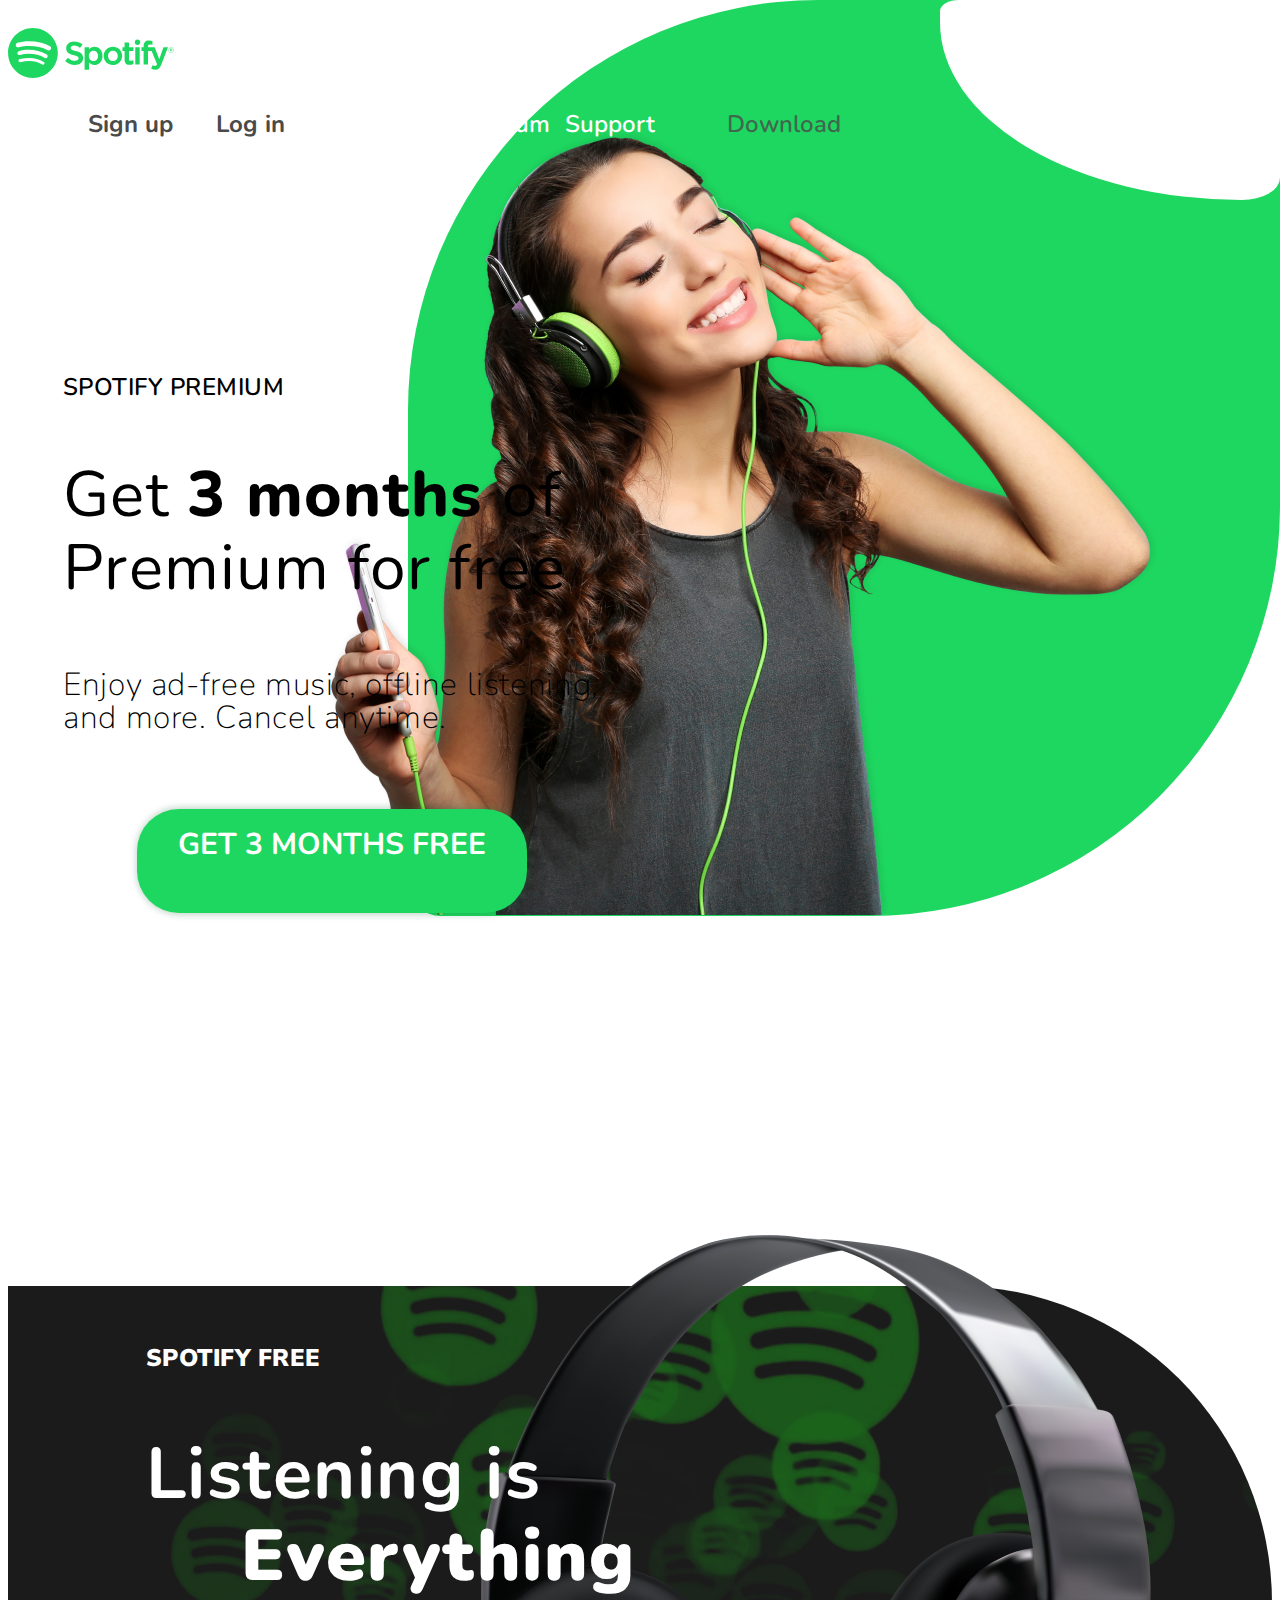
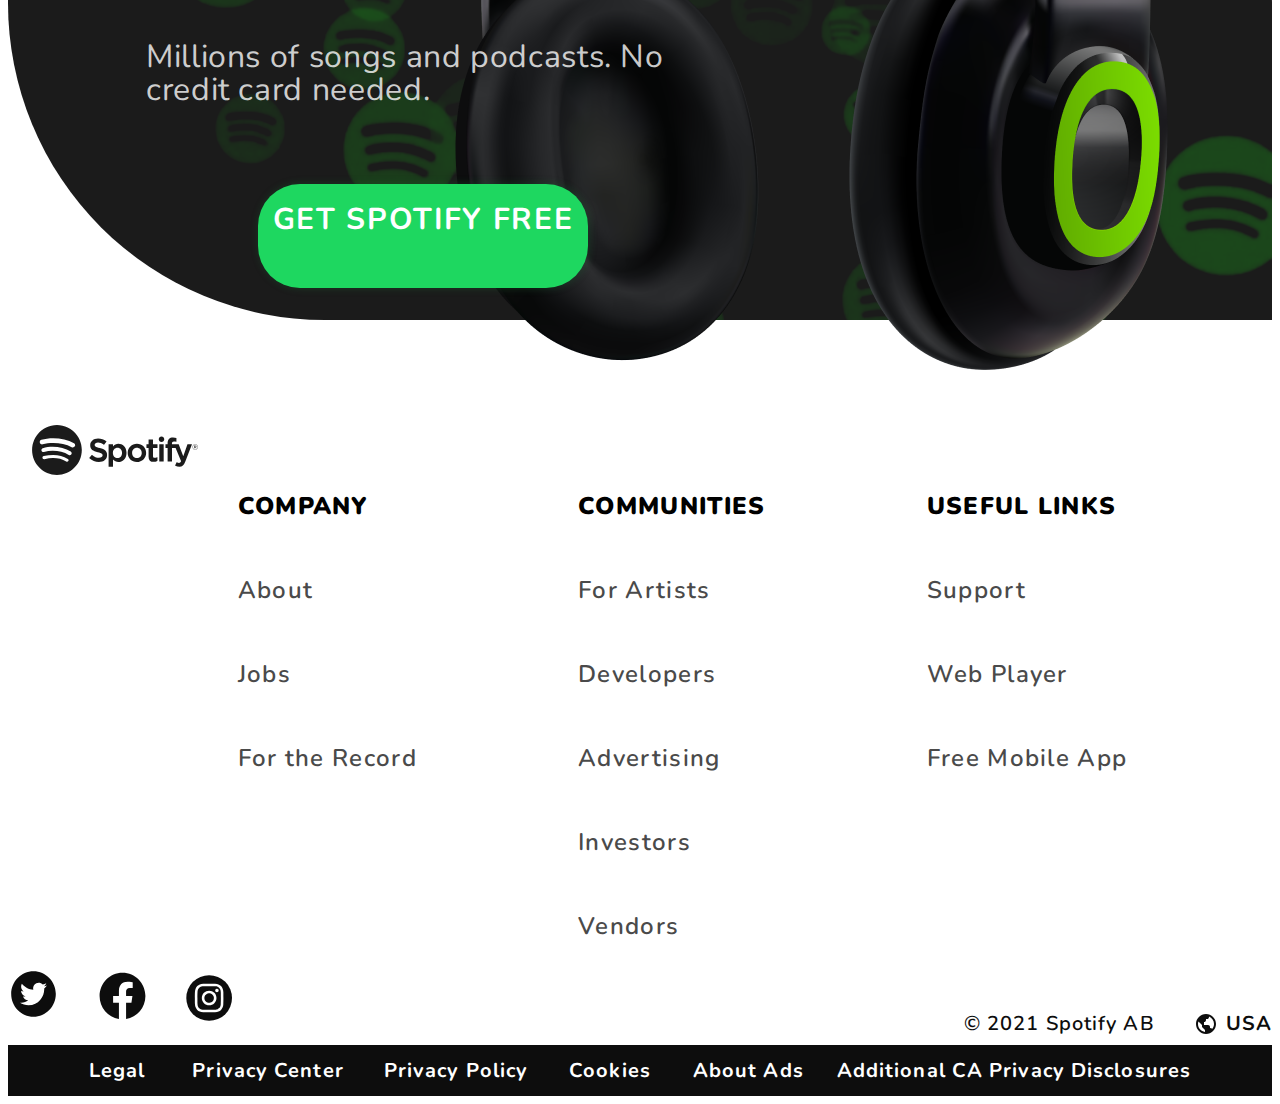
==== index.html @ ab1bc223 "Add files via upload" ====
<!DOCTYPE html>
<html lang="en">
<head>
    <meta charset="UTF-8">
    <meta http-equiv="X-UA-Compatible" content="IE=edge">
    <meta name="viewport" content="width=device-width, initial-scale=1.0">
    <link rel="preconnect" href="https://fonts.googleapis.com">
    <link rel="preconnect" href="https://fonts.gstatic.com" crossorigin>
    <link href="https://fonts.googleapis.com/css2?family=Nunito+Sans:wght@900&family=Nunito:wght@200;400;600;700;800;900&display=swap" rel="stylesheet">
    <link rel="stylesheet" href="style.css">
    <link href="https://cdn.jsdelivr.net/npm/bootstrap@5.0.1/dist/css/bootstrap.min.css" rel="stylesheet" integrity="sha384-+0n0xVW2eSR5OomGNYDnhzAbDsOXxcvSN1TPprVMTNDbiYZCxYbOOl7+AMvyTG2x" crossorigin="anonymous">

    <title>Document</title>
</head>
<body>
        <div class="container-xxl mt">

          <div class="d-flex justify-content-around align-items-center "> 

              <a class="navbar-brand" href="#">
                <img src="img/Spotify_logo.svg" alt="spotify" >
              </a>
              
              <ul class="menu">
                <ul class="sing-up-list menu">
                <li><a href="" class="g">Sign up</a></li>
                <li><a href="" class="g">Log in </a></li>
              </ul>
                <li><a href="" class="w">Premium</a></li>
                <li><a href="" class="w">Support</a></li>
                <li class="down"><a href="" class="g">Download</a></li>
              </ul>
          </div>
          <div class="round"></div>
        </div>
        <div class="container-xxl model-pos">
          <div class="textbox">
            <h3>SPOTIFY PREMIUM</h3>
            <h1>Get <span> 3 months </span>  of Premium for free</h1>
            <p>Enjoy ad-free music, offline listening, 
              and more. Cancel anytime.</p>
              <a href="">GET 3 MONTHS FREE</a>
          </div>
          <div class="model-div">
          <img src="img/model.png" alt="model" class="model">
        </div>
        </div>
        <div class="headphones-cont">
          <div class="headphones-textbox">
            <h3>SPOTIFY FREE</h3>
            <h1>Listening is
             <span>Everything</span> </h1>
              <p>Millions of songs and podcasts. 
                No credit card needed.
               </p>
               <a href="">GET SPOTIFY FREE</a>
          </div>
          <img src="img/headphones.png" alt="phoneshead" class="headphone">
        </div>
        <div class="link container-xxl	">
          <img src="img/Spotify_logo_grey.svg" alt="Spotify_logo_grey" class="Spotify_logo_grey">
          <div class="links">
            <ul class="col-lists">
              <li class="main-lists">COMPANY</li>
              <li class="second-li"><a href="" class="second-lists">About</a></li>
              <li class="second-li"><a href="" class="second-lists">Jobs</a></li>
              <li class="second-li"><a href="" class="second-lists">For the Record</a></li>
            </ul>
            <ul class="col-lists">
              <li class="main-lists">COMMUNITIES</li>
              <li class="second-li"><a href="" class="second-lists">For Artists
              </a></li>
              <li class="second-li"><a href="" class="second-lists">Developers</a></li>
              <li class="second-li"><a href="" class="second-lists">Advertising</a></li>
              <li class="second-li"><a href="" class="second-lists">Investors</a></li>
              <li class="second-li"><a href="" class="second-lists">Vendors</a></li>
            </ul>
            <ul class="col-lists">
              <li class="main-lists">USEFUL LINKS</li>
              <li class="second-li"><a href="" class="second-lists">Support</a></li>
              <li class="second-li"><a href="" class="second-lists">Web Player</a></li>
              <li class="second-li"><a href="" class="second-lists">Free Mobile App</a></li>
            </ul>
          </div>
        </div>
        <div class="container-xl social-media">
          <ul class="socials-media">
            <li><a href="https://www.instagram.com/front.end_programmer/"><img src="img/Twitter.svg" alt="title" class="img1"></a> </li>
            <li><a href="https://www.instagram.com/front.end_programmer/"><img src="img/Facebook.svg" alt="Facebook" class="img2"></a> </li>
            <li><a href="https://www.instagram.com/front.end_programmer/"><img src="img/Instagram.svg" alt="Instagram" class="img3"></a></li>
          </ul>
          <ul class="country">
            <li><a href="">© 2021 Spotify AB</a></li>
            <li><a href=""><img src="img/world.svg" alt="world">USA</a></li>
          </ul>
        </div>	
        <footer>
          <ul class="footer-ul">
            <li><a href="">Legal</a></li>
            <li><a href="">Privacy Center
            </a></li>
            <li><a href="">Privacy Policy
            </a></li>
            <li><a href="">Cookies</a></li>
            <li><a href="">About Ads</a></li>
            <li><a href="">Additional CA Privacy Disclosures</a></li>
          </ul>
        </footer>
    <!-- font-family: 'Nunito', sans-serif;
font-family: 'Nunito Sans', sans-serif; -->
<script src="https://cdn.jsdelivr.net/npm/bootstrap@5.0.1/dist/js/bootstrap.bundle.min.js" integrity="sha384-gtEjrD/SeCtmISkJkNUaaKMoLD0//ElJ19smozuHV6z3Iehds+3Ulb9Bn9Plx0x4" crossorigin="anonymous"></script>
<script src="main.js"></script>
</body>
</html>
---- style.css ----
body{
    font-family: Nunito;
}
.menu{
    list-style: none;
    display: flex;
    font-family: Nunito;
    font-size: 24px;
    font-style: normal;
    font-weight: 600;
}
.menu li a.w,.g {
    margin-right: 15px;
    color:rgba(255, 255, 255, 1);
    text-decoration: none;
}
.menu li a.w:hover{
 color: #191414;
}
.sing-up-list li a:hover{
    color: #1ED760;
}
.menu .down{
    margin-left: 57px;
    margin-right: 0;
    
}
.down a{
    color: rgba(74, 74, 74, 0.8);
    text-decoration: none;
}
.down a:hover{
    color: #1ED760;
}
.round{
    position: absolute;
    height: 200px;
    width: 340px;
    right: 0px;
    top: 0px;
    border-radius: 6% 0% 12% 95%;
    background-color: rgba(255, 255, 255, 1);
    z-index: -1;
}
.sing-up-list{
    font-weight: 700;
    margin-right: 123px;
}
.sing-up-list li {
    margin-right: 28px;

}
.sing-up-list li a{
    color: rgba(74, 74, 74, 1);
}
.mt{
    margin-top: 28px;
}
.textbox{
    display: flex;
    max-width: 537px;
    flex-direction: column;
    margin-left: 55px;
}
.textbox h3{
    font-family: Nunito;
    font-size: 24px;
    font-style: normal;
    font-weight: 600;
    line-height: 33px;
    letter-spacing: 0.02em;
    text-align: left;
    color: rgba(0, 0, 0, 1);
    margin-bottom: 12px;
    align-items: flex-start;
    
}
.textbox h1{
    font-family: Nunito;
    font-size: 64px;
    font-style: normal;
    font-weight: 400;
    line-height: 73px;
    letter-spacing: 0.02em;
    text-align: left;
    margin-bottom: 31px;

}
.textbox h1 span{
    font-family: Nunito;
    font-size: 64px;
    font-style: normal;
    font-weight: 800;
    line-height: 73px;
    letter-spacing: 0.02em;
    text-align: left;
}
.textbox p{
    font-family: Nunito;
    font-size: 32px;
    font-style: normal;
    font-weight: 200;
    line-height: 33px;
    letter-spacing: 0.02em;
    text-align: left;    
    margin-bottom: 75px;
}
.textbox a{
    
    height: 74px;
    width: 360px;
    border-radius: 42px;
    
    font-family: Nunito;
    font-size: 30px;
    font-style: normal;
    font-weight: 700;
    text-align: center;
    align-self: center;
    background: #1ED760;
    color:rgba(255, 255, 255, 1);    
    padding: 15px;
    text-decoration: none;
    animation-timing-function: cubic-bezier(Ease Out);
    animation-duration: 50ms;
    box-shadow: 1px 0px 6px 2px rgba(26, 99, 52, 0.25);

}
.textbox a:hover{
    color: #000;
    animation-duration: 500ms;
}
.model-pos{
    
    margin-top: 207px;
    
}
.model-div{
    position: absolute;
    height: 916px;
    width: 872px;
    right:0;
    top: 0;
    border-radius: 410px 0 410px 33px;
    background: rgba(30, 215, 96, 1);    
    z-index: -3;
}
.model{
    position: absolute;
    right: 120px;
    top: 127px;
    z-index: -2;
}

.headphones-cont{
    display: flex;
    justify-content: flex-start;
    align-items: center;
    margin-top: 373px;
    height: 634px;
    width: 100%;
    border-radius: 0 317px 0 317px;
    background:url("img/spotify-keeps-crashing\ 1.svg") no-repeat center right, #1B1B1B;
    background-blend-mode: lighten;
    
    position: relative;
    z-index: -2;
}
.headphones-textbox {
    display: flex;
    flex-direction: column;
    align-items: flex-start;
    margin-left: 138px;
}

.headphones-textbox h3{
    color: #fff;
    font-family: Nunito Sans;
    font-size: 24px;
    font-style: normal;
    font-weight: 900;
    line-height: 33px;
    letter-spacing: 0.02em;
    text-align: left;
    margin-bottom: 10px;
}
.headphones-textbox h1{
    font-family: Nunito;
    font-size: 72px;
    font-style: normal;
    font-weight: 700;
    line-height: 82px;
    letter-spacing: 0.02em;
    text-align: left;
    height: 144px;
    width: 545px;
    margin-bottom: 31px;
    color: #fff;

}
.headphones-textbox h1 span{
    font-family: Nunito;
    font-size: 72px;
    font-style: normal;
    font-weight: 900;
    line-height: 75px;
    letter-spacing: 0.02em;
    text-align: left;
    margin-left: 95px;
}
.headphones-textbox p {
    font-family: Nunito;
    font-size: 32px;
    font-style: normal;
    font-weight: 400;
    line-height: 33px;
    letter-spacing: 0.02em;
    text-align: left;
    color: rgba(255, 255, 255, 0.8);
    width:554px ;
    margin-bottom: 78px;
}
.headphones-textbox a{
    background: rgba(30, 215, 96, 1);
    box-shadow: 1px 0px 6px 2px rgba(26, 99, 52, 0.25);
    height: 74px;
    border-radius: 42px;
    color: #fff;
    text-decoration: none;
    padding: 15px;
    font-family: Nunito;
    font-size: 30px;
    font-style: normal;
    font-weight: 700;
    letter-spacing: 0.055em;
    text-align: center;
    display: flex;
    align-self: center;
}
.headphones-textbox a:hover{
    color: #000;
}
.headphone{
    position: absolute;
    right: 99px;
    z-index: -1;
}
.link{
    display: flex;
    justify-content: center;
    align-items: center;
    margin-top: 105px;
}
.Spotify_logo_grey{
    align-self: flex-start;
}
.links{
    display: flex;
    align-self: center;
    margin-top: 39px;
}
.col-lists{
    list-style: none;
    margin-right: 121px;
}
.second-li{
    margin-top: 32.08px;
}
.main-lists{
    font-family: Nunito;
    font-size: 24px;
    font-style: normal;
    font-weight: 900;
    line-height: 52px;
    letter-spacing: 0.055em;
    text-align: left;
    margin: 0;
    color: rgba(0, 0, 0, 1);
    text-decoration: none;
}
.second-lists{
    text-decoration: none;
    font-family: Nunito;
    font-size: 24px;
    font-style: normal;
    font-weight: 600;
    line-height: 52px;
    letter-spacing: 0.055em;
    text-align: left;
    color: rgba(74, 74, 74, 1);
}
.second-lists:hover{
    color:rgba(30, 215, 96, 1);
}
.social-media{
    display: flex;
    justify-content: space-between;
    height: 77px;

}
.socials-media{
    list-style: none;
    display: flex;
    align-items: flex-start;
    padding: 0;
    margin: 0;
}
.socials-media li{
    margin-right: 36px;
}
.socials-media li a{
    text-decoration: none;
}
/* .socials-media li:nth-child(1) a img::before{
    content: url("img/Twitter-after.svg");
    position: absolute;
} */
.socials-media li:nth-child(3) {
    display: flex;
    min-width: 55px;
    padding-top: 5px;
    min-height: 56px;
    align-items: center;
}
.country{
    list-style: none;
    display: flex;
    align-items: flex-end;
    justify-content: space-between;
    margin: 0;
}
.country li:nth-child(odd) a{
    margin-right: 39px;
    font-family: Nunito;
    font-size: 20px;
    font-style: normal;
    font-weight: 600;
    line-height: 43px;
    letter-spacing: 0.055em;
    text-align: left;
    color: rgba(13, 13, 13, 1);    
    text-decoration: none;
}
.country li:nth-child(2) a  {
    font-family: Nunito;
    font-size: 20px;
    font-style: normal;
    font-weight: 700;
    line-height: 43px;
    letter-spacing: 0.055em;
    text-align: left;
    color: rgba(13, 13, 13, 1);    
    text-decoration: none;
    display: flex;
    align-items: center;
}
.country li:nth-child(2) a:hover{
    color: #1ED760;
}
.country li:nth-child(2) a  img{
    margin-right: 8px;
}
footer{
    width: 100%;
    height: 51px;
    display: flex;
    align-items: center;
    justify-content: space-around;
    background: rgba(13, 13, 13, 1);
}
.footer-ul{
    display: flex;
    align-items: center;
    justify-content: space-evenly;
    list-style: none;
    padding: 0;
    margin: 0;
}
.footer-ul li:nth-child(1){
    margin-right: 47px;
}
.footer-ul li:nth-child(2){
    margin-right: 40px;
}
.footer-ul li:nth-child(3){
    margin-right: 41px;
}
.footer-ul li:nth-child(4){
    margin-right: 42px;
}
.footer-ul li:nth-child(5){
    margin-right: 33px;
}
/* .footer-ul li:nth-child(6){
    margin-right: 47px;
} */
.footer-ul li a {
    text-decoration: none;
    color: #fff;
    font-family: Nunito;
    font-size: 20px;
    font-style: normal;
    font-weight: 700;
    line-height: 43px;
    letter-spacing: 0.055em;
    
}
.footer-ul li a:hover {
    color: #1ED760;

}
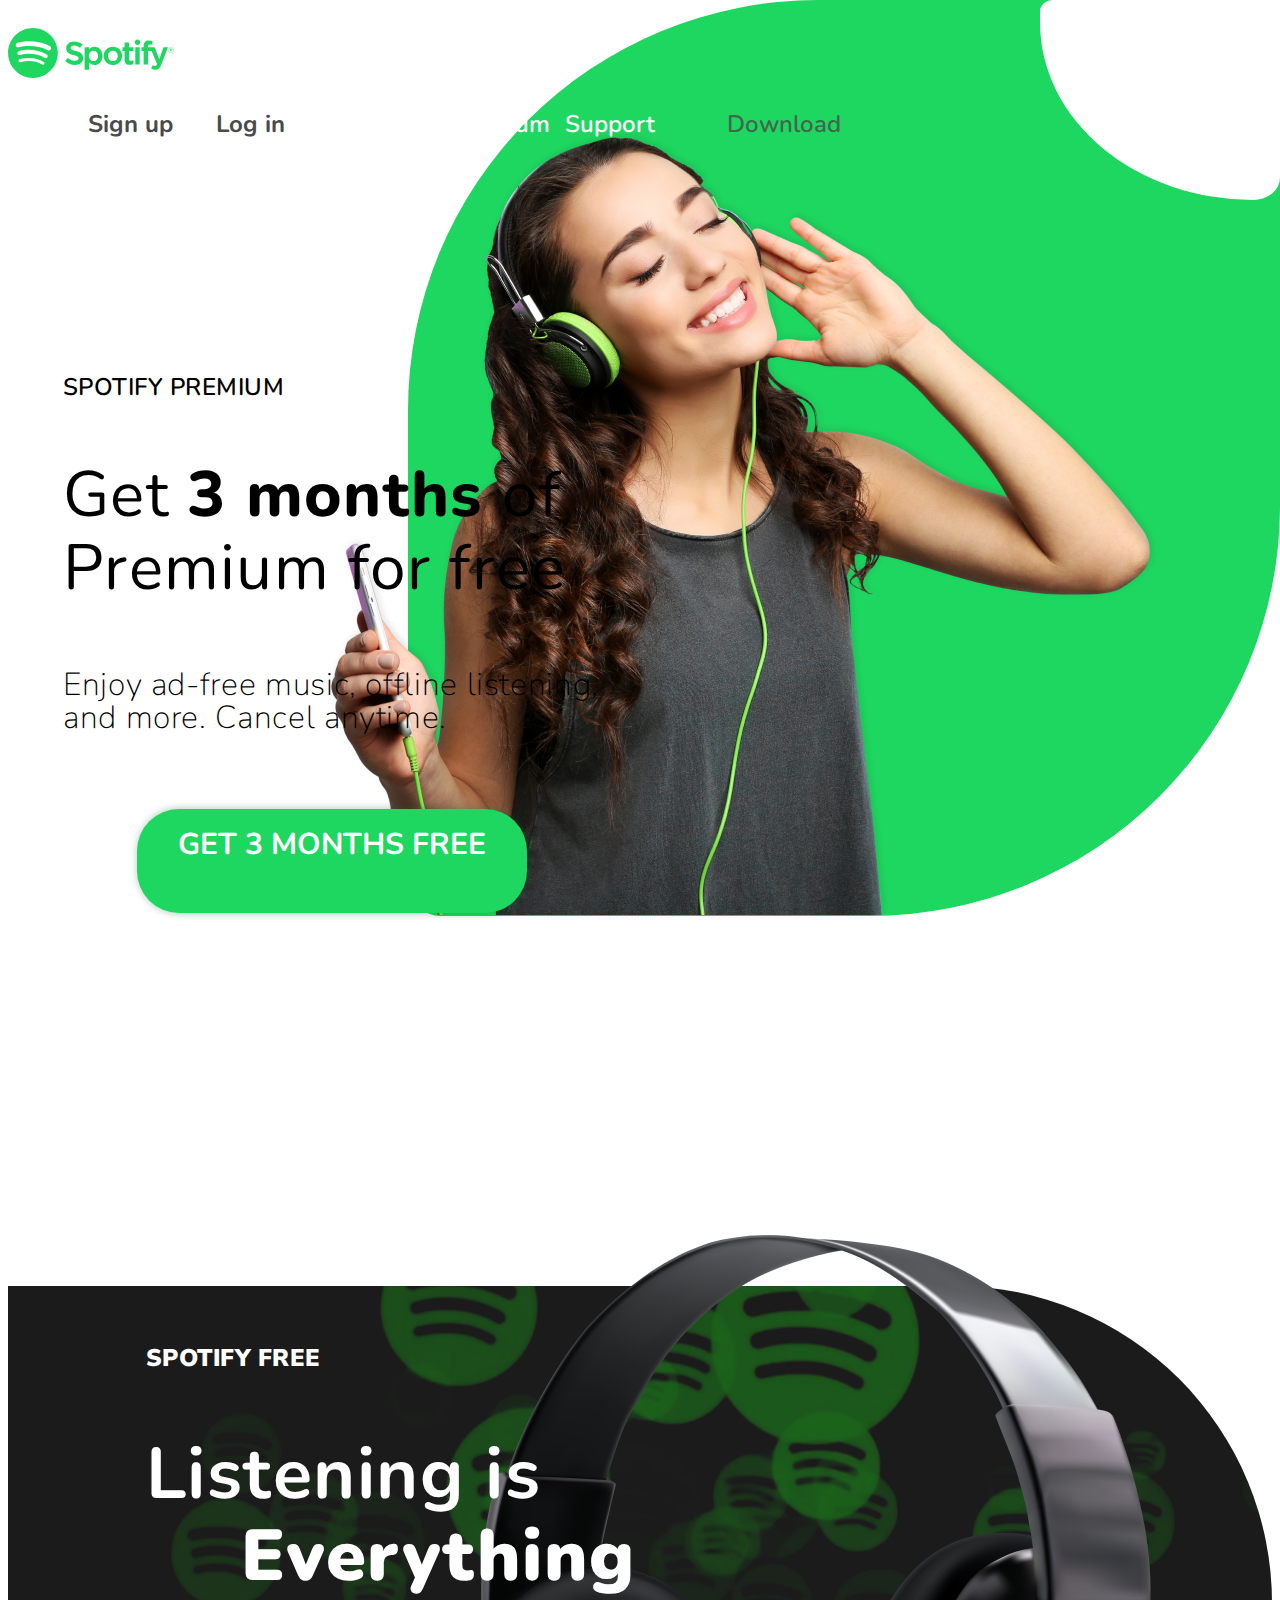
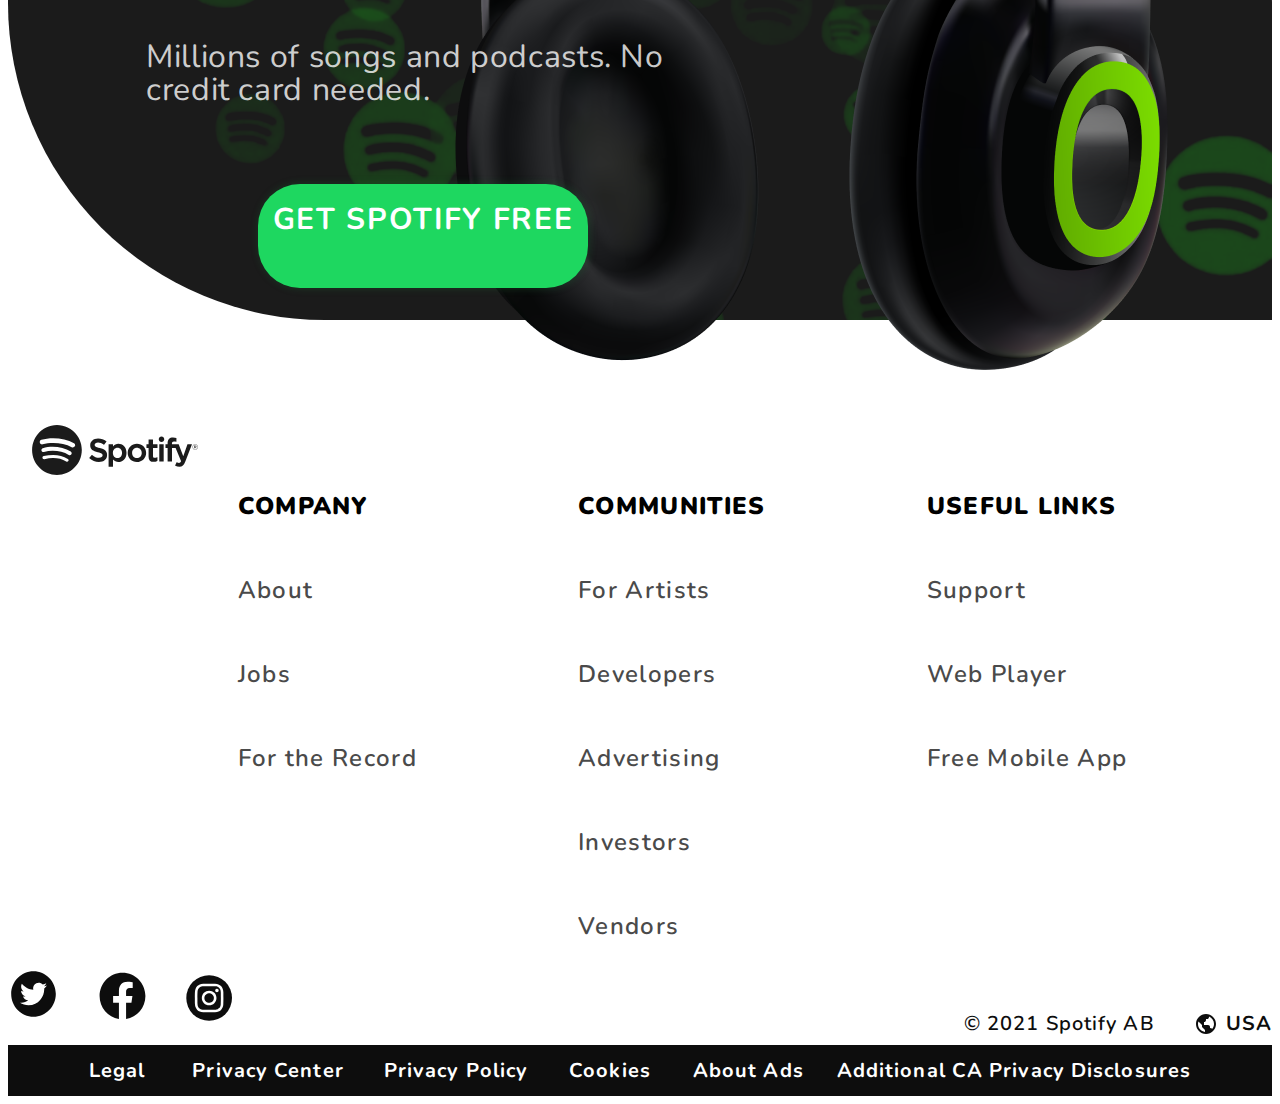
==== commit 5e345732: "Add files via upload" ====
--- a/index.html
+++ b/index.html
@@ -1,114 +1,159 @@
 <!DOCTYPE html>
 <html lang="en">
-<head>
-    <meta charset="UTF-8">
-    <meta http-equiv="X-UA-Compatible" content="IE=edge">
-    <meta name="viewport" content="width=device-width, initial-scale=1.0">
-    <link rel="preconnect" href="https://fonts.googleapis.com">
-    <link rel="preconnect" href="https://fonts.gstatic.com" crossorigin>
-    <link href="https://fonts.googleapis.com/css2?family=Nunito+Sans:wght@900&family=Nunito:wght@200;400;600;700;800;900&display=swap" rel="stylesheet">
-    <link rel="stylesheet" href="style.css">
-    <link href="https://cdn.jsdelivr.net/npm/bootstrap@5.0.1/dist/css/bootstrap.min.css" rel="stylesheet" integrity="sha384-+0n0xVW2eSR5OomGNYDnhzAbDsOXxcvSN1TPprVMTNDbiYZCxYbOOl7+AMvyTG2x" crossorigin="anonymous">
+  <head>
+    <meta charset="UTF-8" />
+    <meta http-equiv="X-UA-Compatible" content="IE=edge" />
+    <meta name="viewport" content="width=device-width, initial-scale=1.0" />
+    <link rel="preconnect" href="https://fonts.googleapis.com" />
+    <link rel="preconnect" href="https://fonts.gstatic.com" crossorigin />
+    <link
+      href="https://fonts.googleapis.com/css2?family=Nunito+Sans:wght@900&family=Nunito:wght@200;400;600;700;800;900&display=swap"
+      rel="stylesheet"
+    />
+    <link rel="stylesheet" href="style.css" />
+    <link
+      href="https://cdn.jsdelivr.net/npm/bootstrap@5.0.1/dist/css/bootstrap.min.css"
+      rel="stylesheet"
+      integrity="sha384-+0n0xVW2eSR5OomGNYDnhzAbDsOXxcvSN1TPprVMTNDbiYZCxYbOOl7+AMvyTG2x"
+      crossorigin="anonymous"
+    />
+    <link rel="icon" href="img/Vector.svg" type="image/png" />
+    <title>Spotify App</title>
+  </head>
+  <body>
+    <div class="container-xxl mt">
+      <div class="d-flex justify-content-around align-items-center">
+        <a class="navbar-brand" href="#">
+          <img src="img/Spotify_logo.svg" alt="spotify" />
+        </a>
 
-    <title>Document</title>
-</head>
-<body>
-        <div class="container-xxl mt">
-
-          <div class="d-flex justify-content-around align-items-center "> 
-
-              <a class="navbar-brand" href="#">
-                <img src="img/Spotify_logo.svg" alt="spotify" >
-              </a>
-              
-              <ul class="menu">
-                <ul class="sing-up-list menu">
-                <li><a href="" class="g">Sign up</a></li>
-                <li><a href="" class="g">Log in </a></li>
-              </ul>
-                <li><a href="" class="w">Premium</a></li>
-                <li><a href="" class="w">Support</a></li>
-                <li class="down"><a href="" class="g">Download</a></li>
-              </ul>
-          </div>
-          <div class="round"></div>
-        </div>
-        <div class="container-xxl model-pos">
-          <div class="textbox">
-            <h3>SPOTIFY PREMIUM</h3>
-            <h1>Get <span> 3 months </span>  of Premium for free</h1>
-            <p>Enjoy ad-free music, offline listening, 
-              and more. Cancel anytime.</p>
-              <a href="">GET 3 MONTHS FREE</a>
-          </div>
-          <div class="model-div">
-          <img src="img/model.png" alt="model" class="model">
-        </div>
-        </div>
-        <div class="headphones-cont">
-          <div class="headphones-textbox">
-            <h3>SPOTIFY FREE</h3>
-            <h1>Listening is
-             <span>Everything</span> </h1>
-              <p>Millions of songs and podcasts. 
-                No credit card needed.
-               </p>
-               <a href="">GET SPOTIFY FREE</a>
-          </div>
-          <img src="img/headphones.png" alt="phoneshead" class="headphone">
-        </div>
-        <div class="link container-xxl	">
-          <img src="img/Spotify_logo_grey.svg" alt="Spotify_logo_grey" class="Spotify_logo_grey">
-          <div class="links">
-            <ul class="col-lists">
-              <li class="main-lists">COMPANY</li>
-              <li class="second-li"><a href="" class="second-lists">About</a></li>
-              <li class="second-li"><a href="" class="second-lists">Jobs</a></li>
-              <li class="second-li"><a href="" class="second-lists">For the Record</a></li>
-            </ul>
-            <ul class="col-lists">
-              <li class="main-lists">COMMUNITIES</li>
-              <li class="second-li"><a href="" class="second-lists">For Artists
-              </a></li>
-              <li class="second-li"><a href="" class="second-lists">Developers</a></li>
-              <li class="second-li"><a href="" class="second-lists">Advertising</a></li>
-              <li class="second-li"><a href="" class="second-lists">Investors</a></li>
-              <li class="second-li"><a href="" class="second-lists">Vendors</a></li>
-            </ul>
-            <ul class="col-lists">
-              <li class="main-lists">USEFUL LINKS</li>
-              <li class="second-li"><a href="" class="second-lists">Support</a></li>
-              <li class="second-li"><a href="" class="second-lists">Web Player</a></li>
-              <li class="second-li"><a href="" class="second-lists">Free Mobile App</a></li>
-            </ul>
-          </div>
-        </div>
-        <div class="container-xl social-media">
-          <ul class="socials-media">
-            <li><a href="https://www.instagram.com/front.end_programmer/"><img src="img/Twitter.svg" alt="title" class="img1"></a> </li>
-            <li><a href="https://www.instagram.com/front.end_programmer/"><img src="img/Facebook.svg" alt="Facebook" class="img2"></a> </li>
-            <li><a href="https://www.instagram.com/front.end_programmer/"><img src="img/Instagram.svg" alt="Instagram" class="img3"></a></li>
+        <ul class="menu">
+          <ul class="sing-up-list menu">
+            <li><a href="https://open.spotify.com/" class="g">Sign up</a></li>
+            <li><a href="https://open.spotify.com/" class="g">Log in </a></li>
           </ul>
-          <ul class="country">
-            <li><a href="">© 2021 Spotify AB</a></li>
-            <li><a href=""><img src="img/world.svg" alt="world">USA</a></li>
-          </ul>
-        </div>	
-        <footer>
-          <ul class="footer-ul">
-            <li><a href="">Legal</a></li>
-            <li><a href="">Privacy Center
-            </a></li>
-            <li><a href="">Privacy Policy
-            </a></li>
-            <li><a href="">Cookies</a></li>
-            <li><a href="">About Ads</a></li>
-            <li><a href="">Additional CA Privacy Disclosures</a></li>
-          </ul>
-        </footer>
+          <li><a href="https://open.spotify.com/" class="w">Premium</a></li>
+          <li><a href="https://open.spotify.com/" class="w">Support</a></li>
+          <li class="down">
+            <a href="https://open.spotify.com/" class="g">Download</a>
+          </li>
+        </ul>
+      </div>
+      <div class="round"></div>
+    </div>
+    <div class="container-xxl model-pos">
+      <div class="textbox">
+        <h3>SPOTIFY PREMIUM</h3>
+        <h1>Get <span> 3 months </span> of Premium for free</h1>
+        <p>Enjoy ad-free music, offline listening, and more. Cancel anytime.</p>
+        <a href="https://open.spotify.com/">GET 3 MONTHS FREE</a>
+      </div>
+      <div class="model-div">
+        <img src="img/model.png" alt="model" class="model" />
+      </div>
+    </div>
+    <div class="headphones-cont">
+      <div class="headphones-textbox">
+        <h3>SPOTIFY FREE</h3>
+        <h1>Listening is <span>Everything</span></h1>
+        <p>Millions of songs and podcasts. No credit card needed.</p>
+        <a href="">GET SPOTIFY FREE</a>
+      </div>
+      <img src="img/headphones.png" alt="phoneshead" class="headphone" />
+    </div>
+    <div class="link container-xxl">
+      <img
+        src="img/Spotify_logo_grey.svg"
+        alt="Spotify_logo_grey"
+        class="Spotify_logo_grey"
+      />
+      <div class="links">
+        <ul class="col-lists">
+          <li class="main-lists">COMPANY</li>
+          <li class="second-li">
+            <a href="message.html" class="second-lists">About</a>
+          </li>
+          <li class="second-li">
+            <a href="message.html" class="second-lists">Jobs</a>
+          </li>
+          <li class="second-li">
+            <a href="message.html" class="second-lists">For the Record</a>
+          </li>
+        </ul>
+        <ul class="col-lists">
+          <li class="main-lists">COMMUNITIES</li>
+          <li class="second-li">
+            <a href="message.html" class="second-lists">For Artists </a>
+          </li>
+          <li class="second-li">
+            <a href="message.html" class="second-lists">Developers</a>
+          </li>
+          <li class="second-li">
+            <a href="message.html" class="second-lists">Advertising</a>
+          </li>
+          <li class="second-li">
+            <a href="message.html" class="second-lists">Investors</a>
+          </li>
+          <li class="second-li">
+            <a href="message.html" class="second-lists">Vendors</a>
+          </li>
+        </ul>
+        <ul class="col-lists">
+          <li class="main-lists">USEFUL LINKS</li>
+          <li class="second-li">
+            <a href="message.html" class="second-lists">Support</a>
+          </li>
+          <li class="second-li">
+            <a href="message.html" class="second-lists">Web Player</a>
+          </li>
+          <li class="second-li">
+            <a href="message.html" class="second-lists">Free Mobile App</a>
+          </li>
+        </ul>
+      </div>
+    </div>
+    <div class="container-xl social-media">
+      <ul class="socials-media">
+        <li>
+          <a href="https://www.instagram.com/front.end_programmer/"
+            ><img src="img/Twitter.svg" alt="title" class="img1"
+          /></a>
+        </li>
+        <li>
+          <a href="https://www.instagram.com/front.end_programmer/"
+            ><img src="img/Facebook.svg" alt="Facebook" class="img2"
+          /></a>
+        </li>
+        <li>
+          <a href="https://www.instagram.com/front.end_programmer/"
+            ><img src="img/Instagram.svg" alt="Instagram" class="img3"
+          /></a>
+        </li>
+      </ul>
+      <ul class="country">
+        <li><a href="">© 2021 Spotify AB</a></li>
+        <li>
+          <a href=""><img src="img/world.svg" alt="world" />USA</a>
+        </li>
+      </ul>
+    </div>
+    <footer>
+      <ul class="footer-ul">
+        <li><a href="message.html">Legal</a></li>
+        <li><a href="message.html">Privacy Center </a></li>
+        <li><a href="message.html">Privacy Policy </a></li>
+        <li><a href="message.html">Cookies</a></li>
+        <li><a href="message.html">About Ads</a></li>
+        <li><a href="message.html">Additional CA Privacy Disclosures</a></li>
+      </ul>
+    </footer>
     <!-- font-family: 'Nunito', sans-serif;
 font-family: 'Nunito Sans', sans-serif; -->
-<script src="https://cdn.jsdelivr.net/npm/bootstrap@5.0.1/dist/js/bootstrap.bundle.min.js" integrity="sha384-gtEjrD/SeCtmISkJkNUaaKMoLD0//ElJ19smozuHV6z3Iehds+3Ulb9Bn9Plx0x4" crossorigin="anonymous"></script>
-<script src="main.js"></script>
-</body>
-</html>+    <script
+      src="https://cdn.jsdelivr.net/npm/bootstrap@5.0.1/dist/js/bootstrap.bundle.min.js"
+      integrity="sha384-gtEjrD/SeCtmISkJkNUaaKMoLD0//ElJ19smozuHV6z3Iehds+3Ulb9Bn9Plx0x4"
+      crossorigin="anonymous"
+    ></script>
+    <script src="main.js"></script>
+  </body>
+</html>
--- a/style.css
+++ b/style.css
@@ -1,411 +1,454 @@
-body{
-    font-family: Nunito;
-}
-.menu{
-    list-style: none;
-    display: flex;
-    font-family: Nunito;
-    font-size: 24px;
-    font-style: normal;
-    font-weight: 600;
-}
-.menu li a.w,.g {
-    margin-right: 15px;
-    color:rgba(255, 255, 255, 1);
-    text-decoration: none;
-}
-.menu li a.w:hover{
- color: #191414;
-}
-.sing-up-list li a:hover{
-    color: #1ED760;
-}
-.menu .down{
-    margin-left: 57px;
-    margin-right: 0;
-    
-}
-.down a{
-    color: rgba(74, 74, 74, 0.8);
-    text-decoration: none;
-}
-.down a:hover{
-    color: #1ED760;
-}
-.round{
-    position: absolute;
-    height: 200px;
-    width: 340px;
-    right: 0px;
-    top: 0px;
-    border-radius: 6% 0% 12% 95%;
-    background-color: rgba(255, 255, 255, 1);
-    z-index: -1;
-}
-.sing-up-list{
-    font-weight: 700;
-    margin-right: 123px;
+body {
+  font-family: Nunito;
+}
+.menu {
+  list-style: none;
+  display: flex;
+  font-family: Nunito;
+  font-size: 24px;
+  font-style: normal;
+  font-weight: 600;
+}
+.menu li a.w,
+.g {
+  margin-right: 15px;
+  color: rgba(255, 255, 255, 1);
+  text-decoration: none;
+}
+.menu li a.w:hover {
+  color: #191414;
+}
+.sing-up-list li a:hover {
+  color: #1ed760;
+}
+.menu .down {
+  margin-left: 57px;
+  margin-right: 0;
+}
+.down a {
+  color: rgba(74, 74, 74, 0.8);
+  text-decoration: none;
+}
+.down a:hover {
+  color: #1ed760;
+}
+.round {
+  position: absolute;
+  height: 200px;
+  width: 340px;
+  right: 0px;
+  top: 0px;
+  border-radius: 6% 0% 12% 95%;
+  background-color: rgba(255, 255, 255, 1);
+  z-index: -1;
+}
+.sing-up-list {
+  font-weight: 700;
+  margin-right: 123px;
 }
 .sing-up-list li {
-    margin-right: 28px;
+  margin-right: 28px;
+}
+.sing-up-list li a {
+  color: rgba(74, 74, 74, 1);
+}
+.mt {
+  margin-top: 28px;
+}
+.textbox {
+  display: flex;
+  max-width: 537px;
+  flex-direction: column;
+  margin-left: 55px;
+}
+.textbox h3 {
+  font-family: Nunito;
+  font-size: 24px;
+  font-style: normal;
+  font-weight: 600;
+  line-height: 33px;
+  letter-spacing: 0.02em;
+  text-align: left;
+  color: rgba(0, 0, 0, 1);
+  margin-bottom: 12px;
+  align-items: flex-start;
+}
+.textbox h1 {
+  font-family: Nunito;
+  font-size: 64px;
+  font-style: normal;
+  font-weight: 400;
+  line-height: 73px;
+  letter-spacing: 0.02em;
+  text-align: left;
+  margin-bottom: 31px;
+}
+.textbox h1 span {
+  font-family: Nunito;
+  font-size: 64px;
+  font-style: normal;
+  font-weight: 800;
+  line-height: 73px;
+  letter-spacing: 0.02em;
+  text-align: left;
+}
+.textbox p {
+  font-family: Nunito;
+  font-size: 32px;
+  font-style: normal;
+  font-weight: 200;
+  line-height: 33px;
+  letter-spacing: 0.02em;
+  text-align: left;
+  margin-bottom: 75px;
+}
+.textbox a {
+  height: 74px;
+  width: 360px;
+  border-radius: 42px;
 
-}
-.sing-up-list li a{
-    color: rgba(74, 74, 74, 1);
-}
-.mt{
-    margin-top: 28px;
-}
-.textbox{
-    display: flex;
-    max-width: 537px;
-    flex-direction: column;
-    margin-left: 55px;
-}
-.textbox h3{
-    font-family: Nunito;
-    font-size: 24px;
-    font-style: normal;
-    font-weight: 600;
-    line-height: 33px;
-    letter-spacing: 0.02em;
-    text-align: left;
-    color: rgba(0, 0, 0, 1);
-    margin-bottom: 12px;
-    align-items: flex-start;
-    
-}
-.textbox h1{
-    font-family: Nunito;
-    font-size: 64px;
-    font-style: normal;
-    font-weight: 400;
-    line-height: 73px;
-    letter-spacing: 0.02em;
-    text-align: left;
-    margin-bottom: 31px;
+  font-family: Nunito;
+  font-size: 30px;
+  font-style: normal;
+  font-weight: 700;
+  text-align: center;
+  align-self: center;
+  background: #1ed760;
+  color: rgba(255, 255, 255, 1);
+  padding: 15px;
+  text-decoration: none;
+  animation-timing-function: cubic-bezier(Ease Out);
+  animation-duration: 50ms;
+  box-shadow: 1px 0px 6px 2px rgba(26, 99, 52, 0.25);
+}
+.textbox a:hover {
+  color: #000;
+  animation-duration: 500ms;
+}
+.model-pos {
+  margin-top: 207px;
+}
+.model-div {
+  position: absolute;
+  height: 916px;
+  width: 872px;
+  right: 0;
+  top: 0;
+  border-radius: 410px 0 410px 33px;
+  background: rgba(30, 215, 96, 1);
+  z-index: -3;
+}
+.model {
+  position: absolute;
+  right: 120px;
+  top: 127px;
+  z-index: -2;
+}
 
-}
-.textbox h1 span{
-    font-family: Nunito;
-    font-size: 64px;
-    font-style: normal;
-    font-weight: 800;
-    line-height: 73px;
-    letter-spacing: 0.02em;
-    text-align: left;
-}
-.textbox p{
-    font-family: Nunito;
-    font-size: 32px;
-    font-style: normal;
-    font-weight: 200;
-    line-height: 33px;
-    letter-spacing: 0.02em;
-    text-align: left;    
-    margin-bottom: 75px;
-}
-.textbox a{
-    
-    height: 74px;
-    width: 360px;
-    border-radius: 42px;
-    
-    font-family: Nunito;
-    font-size: 30px;
-    font-style: normal;
-    font-weight: 700;
-    text-align: center;
-    align-self: center;
-    background: #1ED760;
-    color:rgba(255, 255, 255, 1);    
-    padding: 15px;
-    text-decoration: none;
-    animation-timing-function: cubic-bezier(Ease Out);
-    animation-duration: 50ms;
-    box-shadow: 1px 0px 6px 2px rgba(26, 99, 52, 0.25);
+.headphones-cont {
+  display: flex;
+  justify-content: flex-start;
+  align-items: center;
+  margin-top: 373px;
+  height: 634px;
+  width: 100%;
+  border-radius: 0 317px 0 317px;
+  background: url("img/spotify-keeps-crashing\ 1.svg") no-repeat center right,
+    #1b1b1b;
+  background-blend-mode: lighten;
 
-}
-.textbox a:hover{
-    color: #000;
-    animation-duration: 500ms;
-}
-.model-pos{
-    
-    margin-top: 207px;
-    
-}
-.model-div{
-    position: absolute;
-    height: 916px;
-    width: 872px;
-    right:0;
-    top: 0;
-    border-radius: 410px 0 410px 33px;
-    background: rgba(30, 215, 96, 1);    
-    z-index: -3;
-}
-.model{
-    position: absolute;
-    right: 120px;
-    top: 127px;
-    z-index: -2;
+  position: relative;
+  z-index: -2;
+}
+.headphones-textbox {
+  display: flex;
+  flex-direction: column;
+  align-items: flex-start;
+  margin-left: 138px;
 }
 
-.headphones-cont{
-    display: flex;
-    justify-content: flex-start;
-    align-items: center;
-    margin-top: 373px;
-    height: 634px;
-    width: 100%;
-    border-radius: 0 317px 0 317px;
-    background:url("img/spotify-keeps-crashing\ 1.svg") no-repeat center right, #1B1B1B;
-    background-blend-mode: lighten;
-    
-    position: relative;
-    z-index: -2;
-}
-.headphones-textbox {
-    display: flex;
-    flex-direction: column;
-    align-items: flex-start;
-    margin-left: 138px;
-}
-
-.headphones-textbox h3{
-    color: #fff;
-    font-family: Nunito Sans;
-    font-size: 24px;
-    font-style: normal;
-    font-weight: 900;
-    line-height: 33px;
-    letter-spacing: 0.02em;
-    text-align: left;
-    margin-bottom: 10px;
-}
-.headphones-textbox h1{
-    font-family: Nunito;
-    font-size: 72px;
-    font-style: normal;
-    font-weight: 700;
-    line-height: 82px;
-    letter-spacing: 0.02em;
-    text-align: left;
-    height: 144px;
-    width: 545px;
-    margin-bottom: 31px;
-    color: #fff;
-
-}
-.headphones-textbox h1 span{
-    font-family: Nunito;
-    font-size: 72px;
-    font-style: normal;
-    font-weight: 900;
-    line-height: 75px;
-    letter-spacing: 0.02em;
-    text-align: left;
-    margin-left: 95px;
+.headphones-textbox h3 {
+  color: #fff;
+  font-family: Nunito Sans;
+  font-size: 24px;
+  font-style: normal;
+  font-weight: 900;
+  line-height: 33px;
+  letter-spacing: 0.02em;
+  text-align: left;
+  margin-bottom: 10px;
+}
+.headphones-textbox h1 {
+  font-family: Nunito;
+  font-size: 72px;
+  font-style: normal;
+  font-weight: 700;
+  line-height: 82px;
+  letter-spacing: 0.02em;
+  text-align: left;
+  height: 144px;
+  width: 545px;
+  margin-bottom: 31px;
+  color: #fff;
+}
+.headphones-textbox h1 span {
+  font-family: Nunito;
+  font-size: 72px;
+  font-style: normal;
+  font-weight: 900;
+  line-height: 75px;
+  letter-spacing: 0.02em;
+  text-align: left;
+  margin-left: 95px;
 }
 .headphones-textbox p {
-    font-family: Nunito;
-    font-size: 32px;
-    font-style: normal;
-    font-weight: 400;
-    line-height: 33px;
-    letter-spacing: 0.02em;
-    text-align: left;
-    color: rgba(255, 255, 255, 0.8);
-    width:554px ;
-    margin-bottom: 78px;
-}
-.headphones-textbox a{
-    background: rgba(30, 215, 96, 1);
-    box-shadow: 1px 0px 6px 2px rgba(26, 99, 52, 0.25);
-    height: 74px;
-    border-radius: 42px;
-    color: #fff;
-    text-decoration: none;
-    padding: 15px;
-    font-family: Nunito;
-    font-size: 30px;
-    font-style: normal;
-    font-weight: 700;
-    letter-spacing: 0.055em;
-    text-align: center;
-    display: flex;
-    align-self: center;
-}
-.headphones-textbox a:hover{
-    color: #000;
-}
-.headphone{
-    position: absolute;
-    right: 99px;
-    z-index: -1;
-}
-.link{
-    display: flex;
-    justify-content: center;
-    align-items: center;
-    margin-top: 105px;
-}
-.Spotify_logo_grey{
-    align-self: flex-start;
-}
-.links{
-    display: flex;
-    align-self: center;
-    margin-top: 39px;
-}
-.col-lists{
-    list-style: none;
-    margin-right: 121px;
-}
-.second-li{
-    margin-top: 32.08px;
-}
-.main-lists{
-    font-family: Nunito;
-    font-size: 24px;
-    font-style: normal;
-    font-weight: 900;
-    line-height: 52px;
-    letter-spacing: 0.055em;
-    text-align: left;
-    margin: 0;
-    color: rgba(0, 0, 0, 1);
-    text-decoration: none;
-}
-.second-lists{
-    text-decoration: none;
-    font-family: Nunito;
-    font-size: 24px;
-    font-style: normal;
-    font-weight: 600;
-    line-height: 52px;
-    letter-spacing: 0.055em;
-    text-align: left;
-    color: rgba(74, 74, 74, 1);
-}
-.second-lists:hover{
-    color:rgba(30, 215, 96, 1);
-}
-.social-media{
-    display: flex;
-    justify-content: space-between;
-    height: 77px;
-
-}
-.socials-media{
-    list-style: none;
-    display: flex;
-    align-items: flex-start;
-    padding: 0;
-    margin: 0;
-}
-.socials-media li{
-    margin-right: 36px;
-}
-.socials-media li a{
-    text-decoration: none;
+  font-family: Nunito;
+  font-size: 32px;
+  font-style: normal;
+  font-weight: 400;
+  line-height: 33px;
+  letter-spacing: 0.02em;
+  text-align: left;
+  color: rgba(255, 255, 255, 0.8);
+  width: 554px;
+  margin-bottom: 78px;
+}
+.headphones-textbox a {
+  background: rgba(30, 215, 96, 1);
+  box-shadow: 1px 0px 6px 2px rgba(26, 99, 52, 0.25);
+  height: 74px;
+  border-radius: 42px;
+  color: #fff;
+  text-decoration: none;
+  padding: 15px;
+  font-family: Nunito;
+  font-size: 30px;
+  font-style: normal;
+  font-weight: 700;
+  letter-spacing: 0.055em;
+  text-align: center;
+  display: flex;
+  align-self: center;
+}
+.headphones-textbox a:hover {
+  color: #000;
+}
+.headphone {
+  position: absolute;
+  right: 99px;
+  z-index: -1;
+}
+.link {
+  display: flex;
+  justify-content: center;
+  align-items: center;
+  margin-top: 105px;
+}
+.Spotify_logo_grey {
+  align-self: flex-start;
+}
+.links {
+  display: flex;
+  align-self: center;
+  margin-top: 39px;
+}
+.col-lists {
+  list-style: none;
+  margin-right: 121px;
+}
+.second-li {
+  margin-top: 32.08px;
+}
+.main-lists {
+  font-family: Nunito;
+  font-size: 24px;
+  font-style: normal;
+  font-weight: 900;
+  line-height: 52px;
+  letter-spacing: 0.055em;
+  text-align: left;
+  margin: 0;
+  color: rgba(0, 0, 0, 1);
+  text-decoration: none;
+}
+.second-lists {
+  text-decoration: none;
+  font-family: Nunito;
+  font-size: 24px;
+  font-style: normal;
+  font-weight: 600;
+  line-height: 52px;
+  letter-spacing: 0.055em;
+  text-align: left;
+  color: rgba(74, 74, 74, 1);
+}
+.second-lists:hover {
+  color: rgba(30, 215, 96, 1);
+}
+.social-media {
+  display: flex;
+  justify-content: space-between;
+  height: 77px;
+}
+.socials-media {
+  list-style: none;
+  display: flex;
+  align-items: flex-start;
+  padding: 0;
+  margin: 0;
+}
+.socials-media li {
+  margin-right: 36px;
+}
+.socials-media li a {
+  text-decoration: none;
 }
 /* .socials-media li:nth-child(1) a img::before{
     content: url("img/Twitter-after.svg");
     position: absolute;
 } */
 .socials-media li:nth-child(3) {
-    display: flex;
-    min-width: 55px;
-    padding-top: 5px;
-    min-height: 56px;
-    align-items: center;
-}
-.country{
-    list-style: none;
-    display: flex;
-    align-items: flex-end;
-    justify-content: space-between;
-    margin: 0;
-}
-.country li:nth-child(odd) a{
-    margin-right: 39px;
-    font-family: Nunito;
-    font-size: 20px;
-    font-style: normal;
-    font-weight: 600;
-    line-height: 43px;
-    letter-spacing: 0.055em;
-    text-align: left;
-    color: rgba(13, 13, 13, 1);    
-    text-decoration: none;
-}
-.country li:nth-child(2) a  {
-    font-family: Nunito;
-    font-size: 20px;
-    font-style: normal;
-    font-weight: 700;
-    line-height: 43px;
-    letter-spacing: 0.055em;
-    text-align: left;
-    color: rgba(13, 13, 13, 1);    
-    text-decoration: none;
-    display: flex;
-    align-items: center;
-}
-.country li:nth-child(2) a:hover{
-    color: #1ED760;
-}
-.country li:nth-child(2) a  img{
-    margin-right: 8px;
-}
-footer{
-    width: 100%;
-    height: 51px;
-    display: flex;
-    align-items: center;
-    justify-content: space-around;
-    background: rgba(13, 13, 13, 1);
-}
-.footer-ul{
-    display: flex;
-    align-items: center;
-    justify-content: space-evenly;
-    list-style: none;
-    padding: 0;
-    margin: 0;
-}
-.footer-ul li:nth-child(1){
-    margin-right: 47px;
-}
-.footer-ul li:nth-child(2){
-    margin-right: 40px;
-}
-.footer-ul li:nth-child(3){
-    margin-right: 41px;
-}
-.footer-ul li:nth-child(4){
-    margin-right: 42px;
-}
-.footer-ul li:nth-child(5){
-    margin-right: 33px;
+  display: flex;
+  min-width: 55px;
+  padding-top: 5px;
+  min-height: 56px;
+  align-items: center;
+}
+.country {
+  list-style: none;
+  display: flex;
+  align-items: flex-end;
+  justify-content: space-between;
+  margin: 0;
+}
+.country li:nth-child(odd) a {
+  margin-right: 39px;
+  font-family: Nunito;
+  font-size: 20px;
+  font-style: normal;
+  font-weight: 600;
+  line-height: 43px;
+  letter-spacing: 0.055em;
+  text-align: left;
+  color: rgba(13, 13, 13, 1);
+  text-decoration: none;
+}
+.country li:nth-child(2) a {
+  font-family: Nunito;
+  font-size: 20px;
+  font-style: normal;
+  font-weight: 700;
+  line-height: 43px;
+  letter-spacing: 0.055em;
+  text-align: left;
+  color: rgba(13, 13, 13, 1);
+  text-decoration: none;
+  display: flex;
+  align-items: center;
+}
+.country li:nth-child(2) a:hover {
+  color: #1ed760;
+}
+.country li:nth-child(2) a img {
+  margin-right: 8px;
+}
+footer {
+  width: 100%;
+  height: 51px;
+  display: flex;
+  align-items: center;
+  justify-content: space-around;
+  background: rgba(13, 13, 13, 1);
+}
+.footer-ul {
+  display: flex;
+  align-items: center;
+  justify-content: space-evenly;
+  list-style: none;
+  padding: 0;
+  margin: 0;
+}
+.footer-ul li:nth-child(1) {
+  margin-right: 47px;
+}
+.footer-ul li:nth-child(2) {
+  margin-right: 40px;
+}
+.footer-ul li:nth-child(3) {
+  margin-right: 41px;
+}
+.footer-ul li:nth-child(4) {
+  margin-right: 42px;
+}
+.footer-ul li:nth-child(5) {
+  margin-right: 33px;
 }
 /* .footer-ul li:nth-child(6){
     margin-right: 47px;
 } */
 .footer-ul li a {
-    text-decoration: none;
-    color: #fff;
-    font-family: Nunito;
-    font-size: 20px;
-    font-style: normal;
-    font-weight: 700;
-    line-height: 43px;
-    letter-spacing: 0.055em;
-    
+  text-decoration: none;
+  color: #fff;
+  font-family: Nunito;
+  font-size: 20px;
+  font-style: normal;
+  font-weight: 700;
+  line-height: 43px;
+  letter-spacing: 0.055em;
 }
 .footer-ul li a:hover {
-    color: #1ED760;
+  color: #1ed760;
+}
 
-}+@media (max-width: 1025px) {
+  .model-div {
+    height: 633px;
+    width: 670px;
+  }
+  .model {
+    right: 31px;
+    top: 1px;
+    transform: scale(0.6);
+  }
+  .round {
+    width: 150px;
+  }
+  footer {
+    height: 95px;
+  }
+  .link {
+    justify-content: flex-end;
+  }
+}
+@media (max-width: 878px) {
+    .navbar-brand{
+        margin-left: 54px;
+    }
+    .menu {
+      transform: scale(0.7);
+      margin-right: 56px;
+    }
+    .round {
+      width: 230px;
+    }
+  }
+  @media (max-width: 769px) {
+    .round {
+        width: 180px;
+      }
+  }
+@media (max-width: 1397px) {
+  .round {
+    width: 240px;
+  }
+}
+@media (min-width: 1699px) {
+  .model-div {
+    width: 1000px;
+  }
+}
+@media (min-width: 2047px) {
+  .model-div {
+    width: 1214px;
+  }
+}
